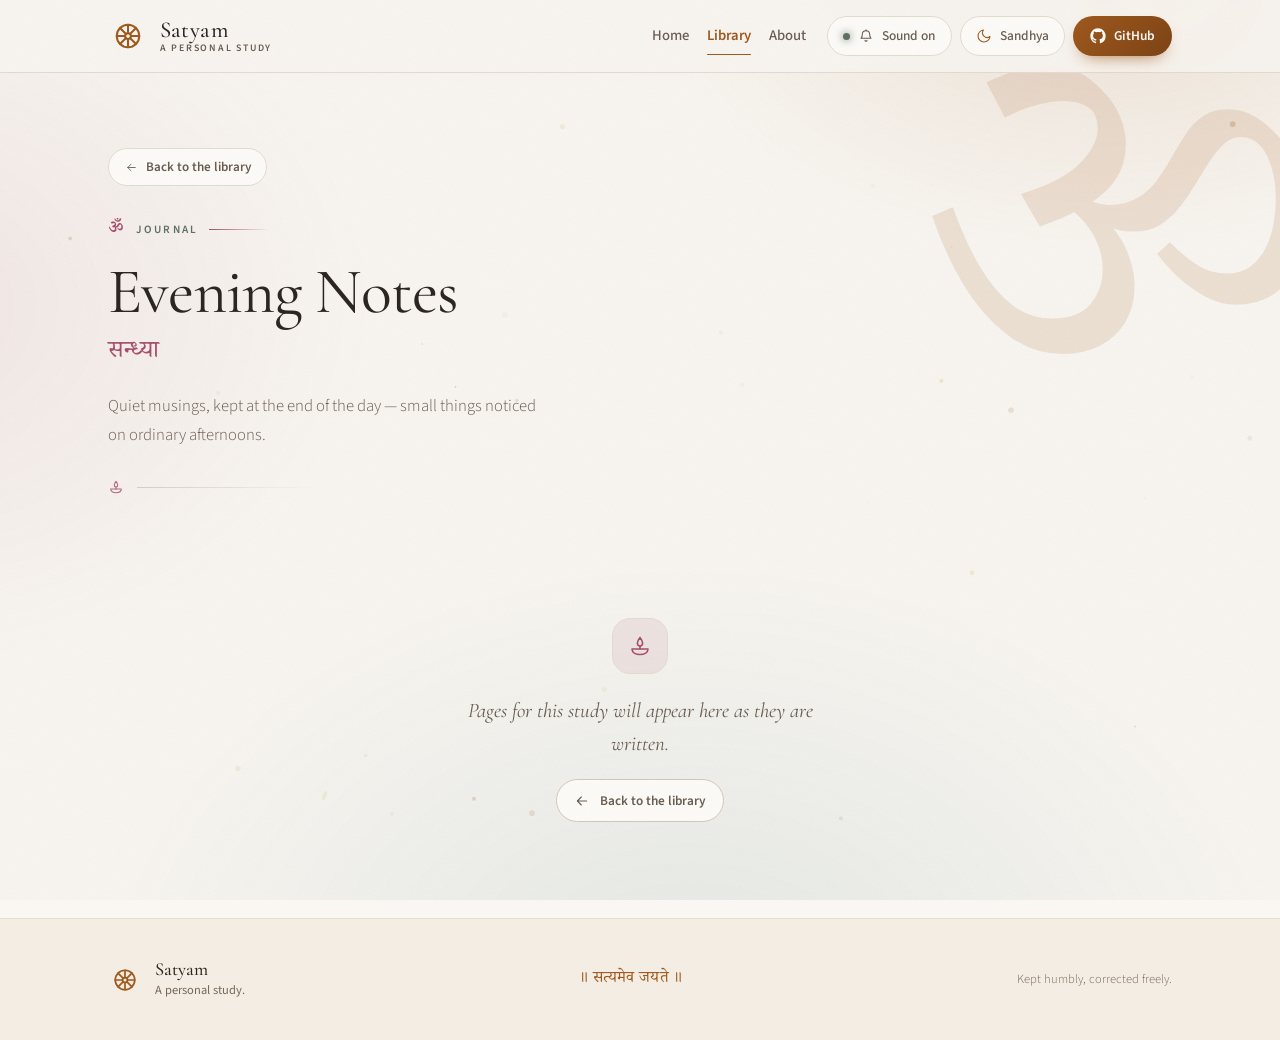
==== pages/eveningNotes/eveningNotesMain.html @ a71beff0 "updated pages" ====
<!DOCTYPE html>
<html lang="en" data-theme="day">
<head>
<meta charset="utf-8">
<meta name="viewport" content="width=device-width, initial-scale=1">
<title>Evening Notes · Satyam</title>
<meta name="description" content="Evening Notes — quiet musings kept at the end of the day.">
<meta name="theme-color" content="#FAF7F2" id="themeMeta">
<link rel="icon" href="data:image/svg+xml,%3Csvg xmlns='http://www.w3.org/2000/svg' viewBox='0 0 64 64'%3E%3Ctext x='32' y='50' text-anchor='middle' font-size='50' fill='%23A05A1E'%3E%E0%A5%90%3C/text%3E%3C/svg%3E">
<link rel="preconnect" href="https://fonts.googleapis.com">
<link rel="preconnect" href="https://fonts.gstatic.com" crossorigin>
<link href="https://fonts.googleapis.com/css2?family=Cormorant+Garamond:ital,wght@0,400;0,500;0,600;1,400;1,500&family=EB+Garamond:ital@0;1&family=Noto+Serif+Devanagari:wght@400;500&family=Source+Sans+3:wght@300;400;500;600&display=swap" rel="stylesheet">
<link rel="stylesheet" href="../../assets/css/base.css">
<link rel="stylesheet" href="../../assets/css/page.css">
<script>
  (function () {
    document.documentElement.classList.add("js");
    try { if (localStorage.getItem("satyam-theme") === "sandhya") document.documentElement.dataset.theme = "sandhya"; } catch (e) {}
  })();
</script>
</head>
<body style="--h:var(--rose);--hs:var(--rose-soft)">

<div class="aura" aria-hidden="true"></div>
<canvas id="motes" aria-hidden="true"></canvas>
<div class="grain" aria-hidden="true"></div>
<div class="progress" aria-hidden="true"><span id="progressBar"></span></div>

<header class="nav" id="siteNav">
  <div class="nav-inner">
    <a class="brand" href="../../index.html">
      <span class="brand-mark"><svg class="ic"><use href="#i-chakra"/></svg></span>
      <span class="brand-text"><span class="brand-name">Satyam</span><span class="brand-sub">A Personal Study</span></span>
    </a>
    <nav class="nav-links" aria-label="Primary">
      <a class="nav-link" href="../../index.html">Home</a>
      <a class="nav-link active" href="../../index.html#library">Library</a>
      <a class="nav-link" href="../../index.html#about">About</a>
    </nav>
    <div class="nav-controls">
      <button class="sound-btn" id="soundBtn" aria-pressed="true" aria-label="Mute sound">
        <span class="dot" aria-hidden="true"></span>
        <svg class="ic sm"><use id="soundIcon" href="#i-bell"/></svg><span id="soundLabel">Sound on</span>
      </button>
      <button class="theme-btn" id="themeBtn" aria-label="Switch to Sandhya evening mode">
        <svg class="ic sm"><use id="themeIcon" href="#i-moon"/></svg><span id="themeLabel">Sandhya</span>
      </button>
      <a class="gh-btn" data-repo href="https://github.com/"><svg class="ic sm"><use href="#i-github"/></svg><span>GitHub</span></a>
      <button class="icon-btn menu-btn" id="menuBtn" aria-expanded="false" aria-controls="mobileMenu" aria-label="Open menu">
        <svg class="ic"><use id="menuIcon" href="#i-menu"/></svg>
      </button>
    </div>
  </div>
  <div class="mobile-menu" id="mobileMenu">
    <a class="nav-link" href="../../index.html">Home</a>
    <a class="nav-link" href="../../index.html#library">Library</a>
    <a class="nav-link" href="../../index.html#about">About</a>
  </div>
</header>

<main>
  <section class="page-hero">
    <span class="page-om" aria-hidden="true">ॐ</span>
    <div class="wrap">
      <a class="back-link" href="../../index.html#library"><svg class="ic xs"><use href="#i-arrow"/></svg> Back to the library</a>
      <p class="page-eyebrow"><span class="om">ॐ</span> Journal</p>
      <h1 class="page-title">Evening Notes</h1>
      <p class="page-dev" lang="sa">सन्ध्या</p>
      <p class="page-lede">Quiet musings, kept at the end of the day — small things noticed on ordinary afternoons.</p>
      <div class="page-rule" aria-hidden="true"><svg class="ic sm"><use href="#i-diya"/></svg><span></span></div>
    </div>
  </section>

  <section class="page-body">
    <div class="wrap quiet">
      <span class="quiet-mark"><svg class="ic"><use href="#i-diya"/></svg></span>
      <p class="quiet-line">Pages for this study will appear here as they are written.</p>
      <a class="btn ghost sm" href="../../index.html#library"><svg class="ic sm"><use href="#i-arrow"/></svg> Back to the library</a>
    </div>
  </section>
</main>

<footer class="footer">
  <div class="wrap footer-inner">
    <div class="footer-brand">
      <span class="brand-mark"><svg class="ic"><use href="#i-chakra"/></svg></span>
      <div><p class="footer-name">Satyam</p><p class="footer-tag">A personal study.</p></div>
    </div>
    <p class="footer-mantra" lang="sa">॥ सत्यमेव जयते ॥</p>
    <p class="footer-copy">Kept humbly, corrected freely.</p>
  </div>
</footer>

<script src="../../assets/js/core.js"></script>
</body>
</html>
---- assets/css/base.css ----
/* ══════════════════════════════════════════════════════════════
   assets/css/base.css  ·  SATYAM shared design system
   Day = warm parchment · Sandhya = warm evening lamplight
   ══════════════════════════════════════════════════════════════ */

:root{
  --parchment:#FAF7F2; --cream:#FFFDF9; --sand:#E6DDD0;
  --bg:#FAF7F2; --bg2:#F3EDE4; --surface:#FFFDF9; --surface2:#F7F1E8;
  --ink:#2C2621; --ink2:#6B5E52; --ink3:#786857;
  --line:#E6DDD0; --line2:#D6C9B8;

  --sandalwood:#A05A1E; --sandalwood2:#C4813C;
  --sage:#5E7162;       --sage2:#7E9182;
  --kumkum:#A8332B;     --kumkum2:#C4534A;
  --peacock:#1C6B7A;    --peacock2:#2E8A9B;
  --rose:#A8506B;       --rose2:#C4708A;
  --indigo:#3B4470;     --indigo2:#5A6494;
  --gold:#8A6A18;       --gold2:#C9A24A;
  --amber:#9A6A10;

  --ok:var(--sage); --warn:var(--amber); --danger:var(--kumkum); --info:var(--peacock);

  --sandalwood-soft:rgba(160,90,30,.11);
  --sage-soft:rgba(94,113,98,.12);
  --peacock-soft:rgba(28,107,122,.10);
  --rose-soft:rgba(168,80,107,.10);
  --indigo-soft:rgba(59,68,112,.10);
  --gold-soft:rgba(138,106,24,.12);
  --kumkum-soft:rgba(168,51,43,.10);

  --btn-a:#A05A1E; --btn-b:#7E4415; --btn-ink:#FFFDF9;
  --nav-bg:rgba(250,247,242,.9);
  --shadow:0 18px 44px -20px rgba(44,38,33,.22);
  --shadow-sm:0 10px 26px -16px rgba(44,38,33,.24);

  --om-ink:rgba(160,90,30,.13); --om-ring:rgba(160,90,30,.38); --om-fill:rgba(160,90,30,.035);
  --aura1:rgba(160,90,30,.13); --aura2:rgba(168,80,107,.09); --aura3:rgba(28,107,122,.09);
  --grain-o:.05; --mote-boost:1;

  --band-bg:#241F1C; --band-bg2:#191512; --band-ink:#EAE3D8; --band-ink2:#A69A8D;
  --band-line:rgba(234,227,216,.14); --band-accent:#D69452; --band-sage:#8CA391;

  --font-display:"Cormorant Garamond",Georgia,"Times New Roman",serif;
  --font-body:"Source Sans 3",system-ui,-apple-system,"Segoe UI",sans-serif;
  --font-dev:"Noto Serif Devanagari","Tiro Devanagari Sanskrit",serif;
  --font-iast:"EB Garamond","Cormorant Garamond",Georgia,serif;
  --ease:cubic-bezier(.22,1,.36,1);
}

[data-theme="sandhya"]{
  --bg:#1A1715; --bg2:#151210; --surface:#231F1C; --surface2:#2B2622;
  --ink:#EAE3D8; --ink2:#B7AB9E; --ink3:#8C8175;
  --line:#36302A; --line2:#4A423A;

  --sandalwood:#D69452; --sandalwood2:#E8AC6C;
  --sage:#8CA391;       --sage2:#A8BCAB;
  --kumkum:#D9695C;     --kumkum2:#E88A7E;
  --peacock:#4FA8B8;    --peacock2:#6FC2D0;
  --rose:#D08AA0;       --rose2:#E2A5B8;
  --indigo:#8E97C8;     --indigo2:#AAB2DA;
  --gold:#D9B25F;       --gold2:#E8C88A;
  --amber:#D9A53F;

  --sandalwood-soft:rgba(214,148,82,.14);
  --sage-soft:rgba(140,163,145,.14);
  --peacock-soft:rgba(79,168,184,.13);
  --rose-soft:rgba(208,138,160,.13);
  --indigo-soft:rgba(142,151,200,.14);
  --gold-soft:rgba(217,178,95,.14);
  --kumkum-soft:rgba(217,105,92,.13);

  --btn-a:#E8AC6C; --btn-b:#D69452; --btn-ink:#1A1715;
  --nav-bg:rgba(26,23,21,.9);
  --shadow:0 22px 50px -18px rgba(0,0,0,.66);
  --shadow-sm:0 12px 28px -16px rgba(0,0,0,.6);

  --om-ink:rgba(214,148,82,.17); --om-ring:rgba(214,148,82,.44); --om-fill:rgba(214,148,82,.045);
  --aura1:rgba(214,148,82,.15); --aura2:rgba(208,138,160,.10); --aura3:rgba(79,168,184,.11);
  --grain-o:.07; --mote-boost:1.65;

  --band-bg:#141110; --band-bg2:#0D0B0A;
}

*{margin:0;padding:0;box-sizing:border-box}
[hidden]{display:none!important}
html{scroll-behavior:smooth;scroll-padding-top:96px}
html,body{overflow-x:clip}
body{
  font-family:var(--font-body);font-weight:400;background:var(--bg);color:var(--ink);
  font-size:16px;line-height:1.75;-webkit-font-smoothing:antialiased;
  transition:background-color .45s var(--ease),color .45s var(--ease);
}
::selection{background:rgba(160,90,30,.2);color:inherit}
[data-theme="sandhya"] ::selection{background:rgba(214,148,82,.28)}
:focus-visible{outline:2px solid var(--sandalwood);outline-offset:3px;border-radius:6px}
svg{display:block}
button{font:inherit;color:inherit;background:none;border:0;cursor:pointer}
a{color:inherit;text-decoration:none}
ul{list-style:none}
img{max-width:100%;display:block}

/* scrollbar, in the palette of the page */
*{scrollbar-width:thin;scrollbar-color:var(--sandalwood) var(--bg2)}
::-webkit-scrollbar{width:11px;height:11px}
::-webkit-scrollbar-track{background:var(--bg2);border-left:1px solid var(--line)}
::-webkit-scrollbar-thumb{
  background:linear-gradient(var(--sandalwood2),var(--sandalwood));
  border-radius:9px;border:3px solid var(--bg2);
}
::-webkit-scrollbar-thumb:hover{background:linear-gradient(var(--gold2),var(--sandalwood2))}
::-webkit-scrollbar-corner{background:var(--bg2)}

.dev{font-family:var(--font-dev);line-height:1.95;font-weight:400}
.iast{font-family:var(--font-iast);font-style:italic}
.ic{width:20px;height:20px;fill:none;stroke:currentColor;stroke-width:1.6;stroke-linecap:round;stroke-linejoin:round;flex:none}
.ic.xs{width:13px;height:13px}
.ic.sm{width:16px;height:16px}
.ic.lg{width:25px;height:25px}
.wrap{max-width:1140px;margin-inline:auto;padding-inline:clamp(1.2rem,4vw,2.4rem)}

/* ── atmosphere ── */
.aura{
  position:fixed;inset:0;z-index:0;pointer-events:none;
  background:
    radial-gradient(660px 440px at 86% -6%,var(--aura1),transparent 70%),
    radial-gradient(720px 520px at -10% 34%,var(--aura2),transparent 70%),
    radial-gradient(820px 620px at 54% 112%,var(--aura3),transparent 72%);
  transition:background .5s var(--ease);
}
#motes{position:fixed;inset:0;z-index:1;pointer-events:none}
.grain{
  position:fixed;inset:0;z-index:600;pointer-events:none;opacity:var(--grain-o);mix-blend-mode:multiply;
  background-image:url("data:image/svg+xml,%3Csvg xmlns='http://www.w3.org/2000/svg' width='160' height='160'%3E%3Cfilter id='n'%3E%3CfeTurbulence type='fractalNoise' baseFrequency='0.85' numOctaves='2' stitchTiles='stitch'/%3E%3CfeColorMatrix type='matrix' values='0 0 0 0 0 0 0 0 0 0 0 0 0 0 0 0 0 0 0.55 0'/%3E%3C/filter%3E%3Crect width='100%25' height='100%25' filter='url(%23n)'/%3E%3C/svg%3E");
}
[data-theme="sandhya"] .grain{mix-blend-mode:screen}
main,footer{position:relative;z-index:2}

.om-mandala{color:var(--om-ring)}
.om-mandala .spin-a,.om-mandala .spin-b{transform-box:view-box;transform-origin:center}
.om-mandala .spin-a{animation:spinSlow 190s linear infinite}
.om-mandala .spin-b{animation:spinSlow 260s linear infinite reverse}
.om-glyph{font-family:var(--font-dev);font-size:380px;fill:var(--om-ink);animation:omBreathe 11s ease-in-out infinite}
@keyframes spinSlow{to{transform:rotate(360deg)}}
@keyframes omBreathe{0%,100%{opacity:.85}50%{opacity:1}}
@keyframes riseIn{from{opacity:0;transform:translateY(16px)}to{opacity:1;transform:translateY(0)}}

.progress{position:fixed;top:0;left:0;right:0;height:2px;z-index:130}
#progressBar{
  display:block;height:100%;transform-origin:0 50%;transform:scaleX(0);
  background:linear-gradient(90deg,var(--sandalwood),var(--gold2),var(--peacock2));
}

/* ── nav ── */
.nav{
  position:fixed;top:0;left:0;right:0;z-index:120;background:var(--nav-bg);
  backdrop-filter:blur(14px) saturate(1.2);-webkit-backdrop-filter:blur(14px) saturate(1.2);
  border-bottom:1px solid var(--line);
  transition:box-shadow .4s var(--ease),background-color .45s var(--ease);
}
.nav.scrolled{box-shadow:var(--shadow-sm)}
.nav-inner{
  max-width:1140px;margin-inline:auto;padding:0 clamp(1.2rem,4vw,2.4rem);
  height:72px;display:flex;align-items:center;gap:1.3rem;
}
.brand{display:flex;align-items:center;gap:.7rem;margin-right:auto}
.brand-mark{width:40px;height:40px;display:grid;place-items:center;color:var(--sandalwood);transition:transform .6s var(--ease)}
.brand-mark svg{width:30px;height:30px}
.brand:hover .brand-mark{transform:scale(1.08) rotate(15deg)}
.brand-text{display:flex;flex-direction:column;line-height:1.1}
.brand-name{font-family:var(--font-display);font-weight:500;font-size:1.42rem;letter-spacing:.02em}
.brand-sub{font-size:.62rem;font-weight:600;letter-spacing:.18em;text-transform:uppercase;color:var(--ink2)}
.nav-links{display:flex;gap:1.15rem}
.nav-link{position:relative;font-weight:500;font-size:.92rem;color:var(--ink2);padding:.4rem 0;transition:color .3s}
.nav-link::after{
  content:"";position:absolute;left:0;right:0;bottom:0;height:1.5px;border-radius:2px;background:var(--sandalwood);
  transform:scaleX(0);transform-origin:center;transition:transform .38s var(--ease);
}
.nav-link:hover{color:var(--ink)}
.nav-link:hover::after,.nav-link.active::after{transform:scaleX(1)}
.nav-link.active{color:var(--sandalwood);font-weight:600}
.nav-controls{display:flex;align-items:center;gap:.5rem}
.icon-btn{
  width:40px;height:40px;border-radius:50%;display:grid;place-items:center;border:1px solid var(--line);
  background:var(--surface);color:var(--ink2);transition:all .3s var(--ease);
}
.icon-btn:hover{color:var(--sandalwood);border-color:var(--sandalwood);transform:translateY(-2px)}
.sound-btn,.theme-btn{
  display:flex;align-items:center;gap:.5rem;height:40px;padding:0 .95rem;border-radius:999px;
  border:1px solid var(--line);background:var(--surface);color:var(--ink2);
  font-weight:500;font-size:.84rem;transition:all .3s var(--ease);
}
.sound-btn:hover,.theme-btn:hover{border-color:var(--sandalwood);color:var(--ink);transform:translateY(-2px);box-shadow:var(--shadow-sm)}
.theme-btn svg{color:var(--sandalwood)}
.sound-btn .dot{width:7px;height:7px;border-radius:50%;background:var(--sage);box-shadow:0 0 8px var(--sage);transition:all .3s}
.sound-btn.off .dot{background:var(--ink3);box-shadow:none}
.sound-btn.off{color:var(--ink3)}
.gh-btn{
  display:flex;align-items:center;gap:.5rem;height:40px;padding:0 1.05rem;border-radius:999px;
  font-weight:600;font-size:.84rem;background:linear-gradient(135deg,var(--btn-a),var(--btn-b));
  color:var(--btn-ink);box-shadow:0 8px 18px -10px var(--sandalwood);transition:all .3s var(--ease);
}
.gh-btn:hover{transform:translateY(-2px);filter:brightness(1.07)}
.menu-btn{display:none}
.mobile-menu{
  position:absolute;top:72px;left:0;right:0;background:var(--surface);border-bottom:1px solid var(--line2);
  padding:.7rem clamp(1.2rem,4vw,2.4rem) 1.1rem;display:flex;flex-direction:column;
  opacity:0;transform:translateY(-10px);pointer-events:none;transition:all .35s var(--ease);box-shadow:var(--shadow);
}
.mobile-menu.open{opacity:1;transform:translateY(0);pointer-events:auto}
.mobile-menu .nav-link{padding:.7rem 0;font-size:1rem;border-bottom:1px dashed var(--line)}
.mobile-menu .nav-link:last-child{border-bottom:0}
.mobile-menu .nav-link::after{display:none}

/* ── buttons ── */
.btn{
  display:inline-flex;align-items:center;gap:.6rem;padding:.8rem 1.55rem;border-radius:999px;
  font-weight:600;font-size:.92rem;transition:all .32s var(--ease);border:1px solid transparent;
}
.btn:active{transform:scale(.98)}
.btn.primary{background:linear-gradient(135deg,var(--btn-a),var(--btn-b));color:var(--btn-ink);box-shadow:0 10px 24px -12px var(--sandalwood)}
.btn.primary:hover{transform:translateY(-3px);filter:brightness(1.07);box-shadow:0 16px 30px -14px var(--sandalwood)}
.btn.ghost{border-color:var(--line2);background:var(--surface);color:var(--ink2)}
.btn.ghost:hover{border-color:var(--sandalwood);color:var(--ink);transform:translateY(-3px);box-shadow:var(--shadow-sm)}
.btn.gold{background:linear-gradient(135deg,#E8C88A,var(--band-accent));color:#241F1C;box-shadow:0 10px 26px -12px rgba(214,148,82,.6)}
.btn.gold:hover{transform:translateY(-3px);filter:brightness(1.05)}
.btn.light{border-color:rgba(234,227,216,.32);color:var(--band-ink);background:rgba(234,227,216,.06)}
.btn.light:hover{border-color:var(--band-accent);color:var(--band-accent);transform:translateY(-3px)}
.btn.sm{padding:.55rem 1.1rem;font-size:.83rem}
.chev{transition:transform .4s var(--ease)}
.is-open .chev{transform:rotate(180deg)}

/* ── sections ── */
.section{padding:5.5rem 0}
.sec-head{max-width:740px;margin-bottom:2.5rem}
.eyebrow{
  display:flex;align-items:center;gap:.7rem;font-size:.7rem;font-weight:600;letter-spacing:.2em;
  text-transform:uppercase;color:var(--sage);
}
.eyebrow.center{justify-content:center}
.eyebrow .om{font-family:var(--font-dev);font-size:1.05rem;color:var(--sandalwood);letter-spacing:0}
.eyebrow::after{content:"";height:1px;width:60px;background:linear-gradient(90deg,var(--sandalwood),transparent)}
.eyebrow.center::after{display:none}
.sec-title{
  font-family:var(--font-display);font-weight:400;font-size:clamp(2.1rem,4.4vw,3.1rem);
  line-height:1.16;margin:.7rem 0 .8rem;letter-spacing:-.01em;
}
.sec-lede{color:var(--ink2);font-size:1.02rem;font-weight:300}
.lede{color:var(--ink2);font-size:1.06rem;font-weight:300;max-width:56ch}
.cta-row{display:flex;flex-wrap:wrap;gap:.9rem}

.js .reveal{opacity:0;transform:translateY(18px)}
.js .reveal.in{opacity:1;transform:translateY(0);transition:opacity .8s var(--ease) var(--d,0ms),transform .8s var(--ease) var(--d,0ms)}

.band{
  position:relative;background:linear-gradient(158deg,var(--band-bg),var(--band-bg2));color:var(--band-ink);
  padding:5.5rem 0;overflow:hidden;border-top:1px solid var(--band-line);border-bottom:1px solid var(--band-line);
}
.band::before{
  content:"";position:absolute;inset:0;
  background:
    radial-gradient(560px 380px at 84% 46%,rgba(214,148,82,.16),transparent 70%),
    radial-gradient(520px 360px at 6% 8%,rgba(94,113,98,.18),transparent 70%);
}
.band-inner{position:relative;z-index:1}
.band .eyebrow{color:var(--band-sage)}
.band .eyebrow .om{color:var(--band-accent)}

/* ── folds ── */
.fold{display:grid;grid-template-rows:0fr;transition:grid-template-rows .55s var(--ease)}
.fold.open{grid-template-rows:1fr}
.fold-inner{overflow:hidden}

/* ── shared reading components (used by the study pages) ── */
.block-label{font-size:.66rem;font-weight:600;letter-spacing:.2em;text-transform:uppercase;color:var(--ink3);margin:1.7rem 0 .7rem}
.verse-block{background:var(--surface2);border:1px solid var(--line);border-radius:18px;padding:1.5rem 1.4rem;text-align:center;margin:0 0 1.4rem}
.vb-dev{font-family:var(--font-dev);font-size:1.24rem;line-height:2.1;margin-bottom:.7rem}
.vb-translit{font-family:var(--font-iast);font-style:italic;font-size:.94rem;color:var(--ink2);line-height:1.8}
.words-table{width:100%;border-collapse:collapse}
.words-table th{font-size:.65rem;font-weight:600;letter-spacing:.16em;text-transform:uppercase;color:var(--ink3);text-align:left;padding:.5rem .8rem;border-bottom:1px solid var(--line2)}
.words-table td{padding:.6rem .8rem;border-bottom:1px solid var(--line);vertical-align:top;font-size:.94rem}
.words-table tbody tr{transition:background .25s}
.words-table tbody tr:hover{background:var(--sandalwood-soft)}
.w-dev{font-family:var(--font-dev);font-size:1.1rem;line-height:1.8;display:block}
.w-iast{font-family:var(--font-iast);font-style:italic;font-size:.85rem;color:var(--ink2)}
.translation{
  font-family:var(--font-display);font-size:1.3rem;line-height:1.6;font-style:italic;color:var(--ink);
  border-left:2px solid var(--sandalwood);padding:.3rem 0 .3rem 1.2rem;margin:.4rem 0 1.2rem;
}
.entry-p{font-size:1.02rem;line-height:1.85;margin-bottom:1.1rem;font-weight:300}
.entry-h{font-family:var(--font-display);font-weight:500;font-size:1.6rem;margin:1.6rem 0 .7rem}
.pull-quote{
  font-family:var(--font-display);font-style:italic;font-size:1.35rem;line-height:1.55;color:var(--ink2);
  border-left:2px solid var(--sandalwood);padding-left:1.2rem;margin:1.5rem 0;
}
.epigraph{text-align:center;margin-bottom:1.7rem;padding:1.3rem 1rem;border-top:1px solid var(--line);border-bottom:1px solid var(--line)}
.epigraph .dev{font-size:1.3rem;margin-bottom:.4rem}
.epigraph .iast{color:var(--ink2);font-size:.92rem;display:block;margin-bottom:.5rem;line-height:1.8}
.epigraph q{font-family:var(--font-display);font-style:italic;font-size:1.2rem;color:var(--ink2)}
.epigraph cite{display:block;font-style:normal;font-size:.75rem;font-weight:600;color:var(--ink3);margin-top:.5rem}
.essay>p{font-size:1.04rem;line-height:1.9;margin-bottom:1.15rem;font-weight:300}
.signature{font-family:var(--font-display);font-style:italic;color:var(--ink2);text-align:right;margin-top:1.4rem;font-size:1.05rem}
.refl{background:var(--sage-soft);border:1px solid var(--sage-soft);border-radius:16px;margin-top:1.6rem;overflow:hidden}
.refl-toggle{display:flex;align-items:center;gap:.7rem;width:100%;text-align:left;padding:1rem 1.2rem;color:var(--sage);font-weight:600;font-size:.88rem}
.refl-toggle .lbl{flex:1}
.refl-toggle small{display:block;font-size:.63rem;letter-spacing:.16em;text-transform:uppercase;color:var(--ink3);font-weight:600}

/* ── toasts ── */
#toasts{
  position:fixed;bottom:1.5rem;left:50%;transform:translateX(-50%);z-index:400;
  display:flex;flex-direction:column;gap:.5rem;align-items:center;pointer-events:none;
}
.toast{
  display:flex;align-items:center;gap:.6rem;padding:.72rem 1.15rem;border-radius:999px;
  background:var(--ink);color:var(--surface);font-size:.85rem;font-weight:500;
  box-shadow:var(--shadow);animation:toastIn .35s var(--ease);max-width:calc(100vw - 2rem);
}
[data-theme="sandhya"] .toast{background:var(--surface2);color:var(--ink);border:1px solid var(--line2)}
.toast .ic{color:var(--sage)}
.toast.out{animation:toastOut .3s var(--ease) forwards}
@keyframes toastIn{from{opacity:0;transform:translateY(12px)}to{opacity:1;transform:translateY(0)}}
@keyframes toastOut{to{opacity:0;transform:translateY(12px)}}

/* ── back to top ── */
#toTop{
  position:fixed;right:1.4rem;bottom:1.6rem;z-index:110;width:44px;height:44px;border-radius:50%;
  border:1px solid var(--line2);background:var(--surface);color:var(--ink2);display:grid;place-items:center;
  box-shadow:var(--shadow-sm);opacity:0;transform:translateY(20px);pointer-events:none;transition:all .35s var(--ease);
}
#toTop.show{opacity:1;transform:translateY(0);pointer-events:auto}
#toTop:hover{color:var(--sandalwood);border-color:var(--sandalwood);transform:translateY(-3px)}

/* ── footer ── */
.footer{background:var(--bg2);border-top:1px solid var(--line);padding:2.4rem 0}
.footer-inner{display:flex;align-items:center;justify-content:space-between;gap:2rem;flex-wrap:wrap}
.footer-brand{display:flex;align-items:center;gap:.8rem}
.footer-brand .brand-mark{width:34px;height:34px}
.footer-brand .brand-mark svg{width:26px;height:26px}
.footer-name{font-family:var(--font-display);font-size:1.15rem;font-weight:500;line-height:1.2}
.footer-tag{font-size:.78rem;color:var(--ink3);font-weight:400}
.footer-mantra{font-family:var(--font-dev);color:var(--sandalwood);font-size:1rem;letter-spacing:.02em}
.footer-copy{font-size:.78rem;color:var(--ink3);font-weight:300;text-align:right;max-width:38ch;line-height:1.6}

/* ── responsive ── */
@media (max-width:880px){
  .nav-links{display:none}
  .menu-btn{display:grid}
  .theme-btn span,.sound-btn span,.gh-btn span{display:none}
  .gh-btn{padding:0 .7rem}
  .sound-btn,.theme-btn{padding:0 .7rem}
}
@media (max-width:640px){
  .footer-inner{flex-direction:column;text-align:center}
  .footer-copy{text-align:center}
}
@media (max-width:560px){
  .sec-head{margin-bottom:1.6rem}
  .section{padding:4rem 0}
  .band{padding:4rem 0}
  .cta-row .btn{padding:.7rem 1.2rem;font-size:.86rem}
}
@media (prefers-reduced-motion:reduce){
  *,*::before,*::after{animation-duration:.01ms!important;animation-iteration-count:1!important;transition-duration:.01ms!important}
  html{scroll-behavior:auto}
  .js .reveal{opacity:1;transform:none}
}
---- assets/css/page.css ----
/* ══════════════════════════════════════════════════════════════
   assets/css/page.css  ·  shared layout for every study page
   Each page sets --h / --hs for its own accent.
   ══════════════════════════════════════════════════════════════ */

.page-hero{position:relative;padding:148px 0 3.2rem;overflow:hidden}
.page-om{
  position:absolute;right:-4vw;top:52%;transform:translateY(-50%);
  font-family:var(--font-dev);font-size:min(42vw,460px);line-height:1;
  color:var(--om-ink);pointer-events:none;user-select:none;z-index:0;
}
.page-hero .wrap{position:relative;z-index:1}

.back-link{
  display:inline-flex;align-items:center;gap:.5rem;font-size:.82rem;font-weight:600;color:var(--ink2);
  border:1px solid var(--line);background:var(--surface);border-radius:999px;padding:.42rem .95rem;
  transition:all .3s var(--ease);margin-bottom:1.8rem;
}
.back-link .ic{transform:rotate(180deg);transition:transform .3s var(--ease)}
.back-link:hover{color:var(--h);border-color:var(--h);transform:translateY(-2px)}
.back-link:hover .ic{transform:rotate(180deg) translateX(3px)}

.page-eyebrow{
  display:flex;align-items:center;gap:.7rem;font-size:.7rem;font-weight:600;letter-spacing:.2em;
  text-transform:uppercase;color:var(--sage);
}
.page-eyebrow .om{font-family:var(--font-dev);font-size:1.05rem;color:var(--h);letter-spacing:0}
.page-eyebrow::after{content:"";height:1px;width:60px;background:linear-gradient(90deg,var(--h),transparent)}

.page-title{
  font-family:var(--font-display);font-weight:400;font-size:clamp(2.6rem,6vw,4rem);
  line-height:1.12;letter-spacing:-.015em;margin:.7rem 0 .2rem;
}
.page-dev{font-family:var(--font-dev);font-size:clamp(1.15rem,2.6vw,1.5rem);color:var(--h);line-height:1.9}
.page-lede{color:var(--ink2);font-size:1.04rem;font-weight:300;max-width:56ch;margin-top:1rem}
.page-rule{display:flex;align-items:center;gap:.8rem;margin-top:1.8rem;color:var(--h);opacity:.85}
.page-rule span{height:1px;flex:1;max-width:180px;background:linear-gradient(90deg,var(--line2),transparent)}
.page-rule svg{width:17px;height:17px}

.page-body{padding:1rem 0 5rem}
.quiet{text-align:center;padding:3.5rem 0 1rem;display:flex;flex-direction:column;align-items:center;gap:1.2rem}
.quiet-mark{
  width:56px;height:56px;border-radius:18px;display:grid;place-items:center;
  background:var(--hs);color:var(--h);border:1px solid var(--line);
}
.quiet-mark svg{width:24px;height:24px}
.quiet-line{font-family:var(--font-display);font-style:italic;font-size:1.3rem;color:var(--ink2);line-height:1.6;max-width:44ch}
.quiet .btn.ghost:hover{border-color:var(--h);color:var(--h)}
.quiet .btn .ic{transform:rotate(180deg)}

.page-content{max-width:760px}

@media (max-width:640px){
  .page-hero{padding:118px 0 2.4rem}
  .page-om{opacity:.7;right:-14vw}
  .quiet-line{font-size:1.15rem}
}
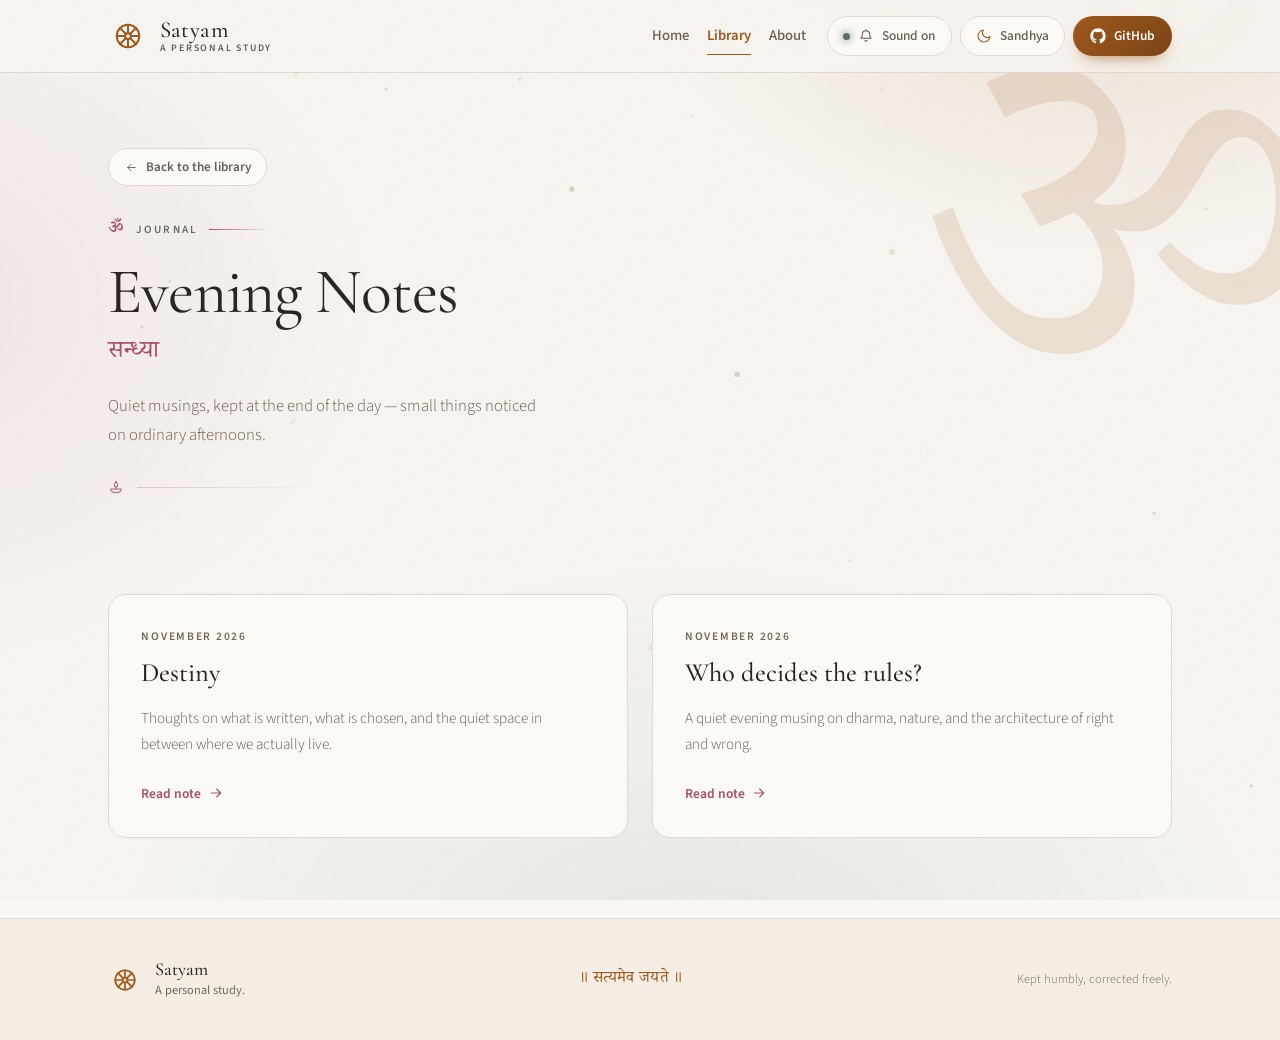
==== commit ef6f49af: "added two pages" ====
--- a/pages/eveningNotes/eveningNotesMain.html
+++ b/pages/eveningNotes/eveningNotesMain.html
@@ -12,6 +12,67 @@
 <link href="https://fonts.googleapis.com/css2?family=Cormorant+Garamond:ital,wght@0,400;0,500;0,600;1,400;1,500&family=EB+Garamond:ital@0;1&family=Noto+Serif+Devanagari:wght@400;500&family=Source+Sans+3:wght@300;400;500;600&display=swap" rel="stylesheet">
 <link rel="stylesheet" href="../../assets/css/base.css">
 <link rel="stylesheet" href="../../assets/css/page.css">
+<style>
+  /* ── Evening Notes Grid ── */
+  .notes-grid {
+    display: grid;
+    grid-template-columns: repeat(auto-fit, minmax(280px, 1fr));
+    gap: 1.5rem;
+    margin-top: 2rem;
+  }
+  .note-card {
+    display: flex;
+    flex-direction: column;
+    gap: 0.5rem;
+    padding: 2rem;
+    background: var(--surface);
+    border: 1px solid var(--line);
+    border-radius: 18px;
+    transition: all 0.4s var(--ease);
+    text-decoration: none;
+    color: inherit;
+  }
+  .note-card:hover {
+    transform: translateY(-4px);
+    border-color: var(--rose);
+    box-shadow: var(--shadow-sm);
+  }
+  .note-date {
+    font-size: 0.72rem;
+    font-weight: 600;
+    letter-spacing: 0.15em;
+    text-transform: uppercase;
+    color: var(--ink3);
+  }
+  .note-title {
+    font-family: var(--font-display);
+    font-weight: 500;
+    font-size: 1.65rem;
+    line-height: 1.3;
+    color: var(--ink);
+    margin-bottom: 0.5rem;
+    transition: color 0.3s;
+  }
+  .note-card:hover .note-title { color: var(--rose); }
+  .note-excerpt {
+    font-size: 0.95rem;
+    color: var(--ink2);
+    line-height: 1.7;
+    font-weight: 300;
+    flex: 1;
+  }
+  .note-read {
+    display: inline-flex;
+    align-items: center;
+    gap: 0.4rem;
+    font-size: 0.85rem;
+    font-weight: 600;
+    color: var(--rose);
+    margin-top: 1rem;
+    transition: gap 0.3s var(--ease);
+  }
+  .note-card:hover .note-read { gap: 0.7rem; }
+</style>
 <script>
   (function () {
     document.documentElement.classList.add("js");
@@ -72,10 +133,24 @@
   </section>
 
   <section class="page-body">
-    <div class="wrap quiet">
-      <span class="quiet-mark"><svg class="ic"><use href="#i-diya"/></svg></span>
-      <p class="quiet-line">Pages for this study will appear here as they are written.</p>
-      <a class="btn ghost sm" href="../../index.html#library"><svg class="ic sm"><use href="#i-arrow"/></svg> Back to the library</a>
+    <div class="wrap">
+      <div class="notes-grid">
+        
+        <a href="destiny.html" class="note-card">
+          <span class="note-date">November 2026</span>
+          <h2 class="note-title">Destiny</h2>
+          <p class="note-excerpt">Thoughts on what is written, what is chosen, and the quiet space in between where we actually live.</p>
+          <span class="note-read">Read note <svg class="ic sm"><use href="#i-arrow"/></svg></span>
+        </a>
+
+        <a href="whoDecidesTheRules.html" class="note-card">
+          <span class="note-date">November 2026</span>
+          <h2 class="note-title">Who decides the rules?</h2>
+          <p class="note-excerpt">A quiet evening musing on dharma, nature, and the architecture of right and wrong.</p>
+          <span class="note-read">Read note <svg class="ic sm"><use href="#i-arrow"/></svg></span>
+        </a>
+
+      </div>
     </div>
   </section>
 </main>
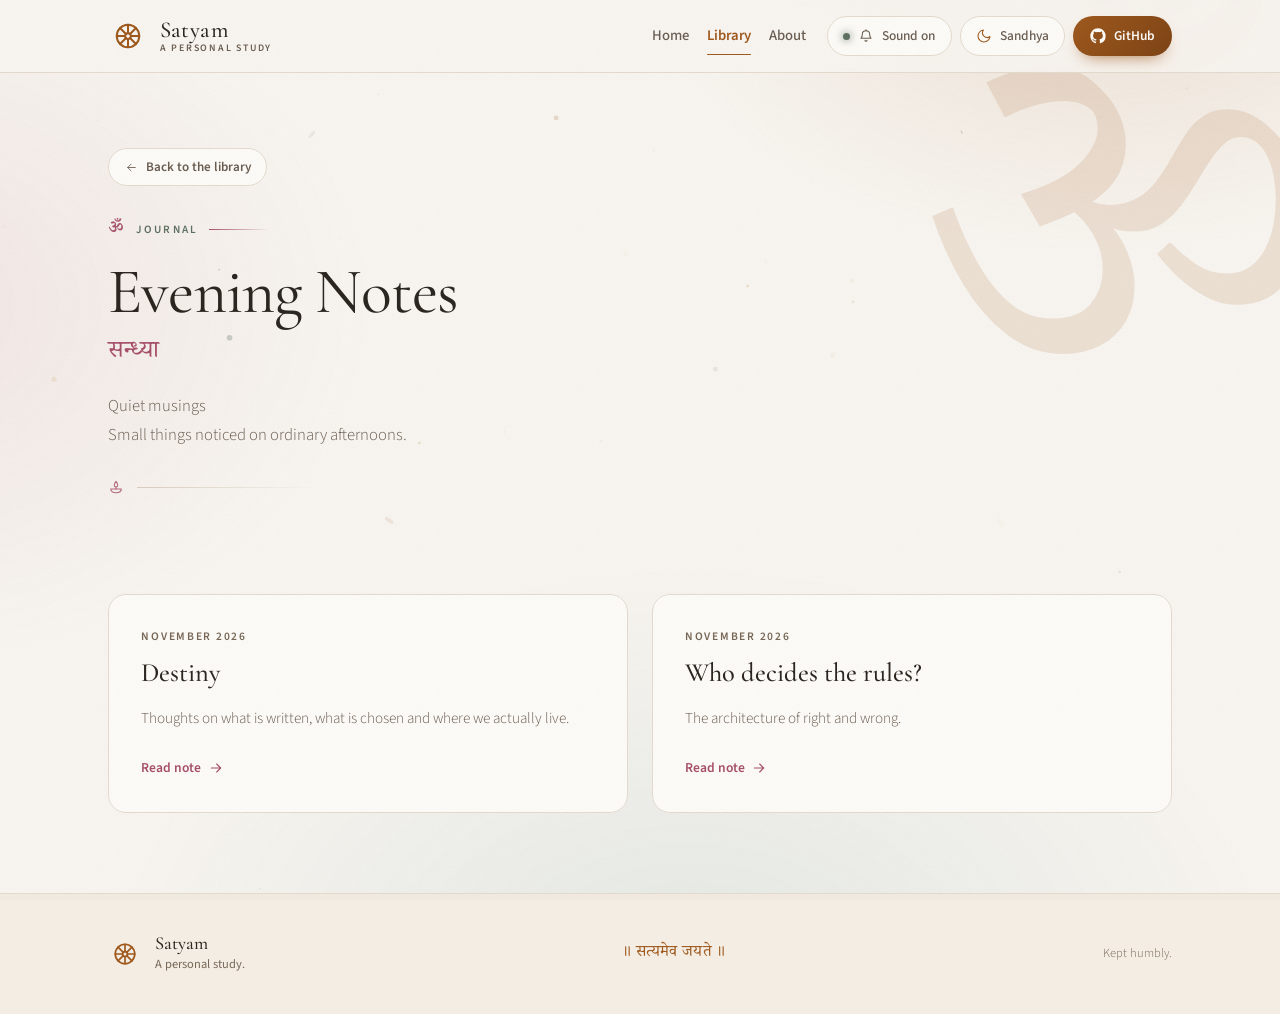
==== commit eddca1ec: "updated" ====
--- a/pages/eveningNotes/eveningNotesMain.html
+++ b/pages/eveningNotes/eveningNotesMain.html
@@ -127,7 +127,9 @@
       <p class="page-eyebrow"><span class="om">ॐ</span> Journal</p>
       <h1 class="page-title">Evening Notes</h1>
       <p class="page-dev" lang="sa">सन्ध्या</p>
-      <p class="page-lede">Quiet musings, kept at the end of the day — small things noticed on ordinary afternoons.</p>
+      <p class="page-lede">
+        Quiet musings <br>
+        Small things noticed on ordinary afternoons.</p>
       <div class="page-rule" aria-hidden="true"><svg class="ic sm"><use href="#i-diya"/></svg><span></span></div>
     </div>
   </section>
@@ -139,14 +141,14 @@
         <a href="destiny.html" class="note-card">
           <span class="note-date">November 2026</span>
           <h2 class="note-title">Destiny</h2>
-          <p class="note-excerpt">Thoughts on what is written, what is chosen, and the quiet space in between where we actually live.</p>
+          <p class="note-excerpt">Thoughts on what is written, what is chosen and where we actually live.</p>
           <span class="note-read">Read note <svg class="ic sm"><use href="#i-arrow"/></svg></span>
         </a>
 
         <a href="whoDecidesTheRules.html" class="note-card">
           <span class="note-date">November 2026</span>
           <h2 class="note-title">Who decides the rules?</h2>
-          <p class="note-excerpt">A quiet evening musing on dharma, nature, and the architecture of right and wrong.</p>
+          <p class="note-excerpt">The architecture of right and wrong.</p>
           <span class="note-read">Read note <svg class="ic sm"><use href="#i-arrow"/></svg></span>
         </a>
 
@@ -162,7 +164,7 @@
       <div><p class="footer-name">Satyam</p><p class="footer-tag">A personal study.</p></div>
     </div>
     <p class="footer-mantra" lang="sa">॥ सत्यमेव जयते ॥</p>
-    <p class="footer-copy">Kept humbly, corrected freely.</p>
+    <p class="footer-copy">Kept humbly.</p>
   </div>
 </footer>
 
